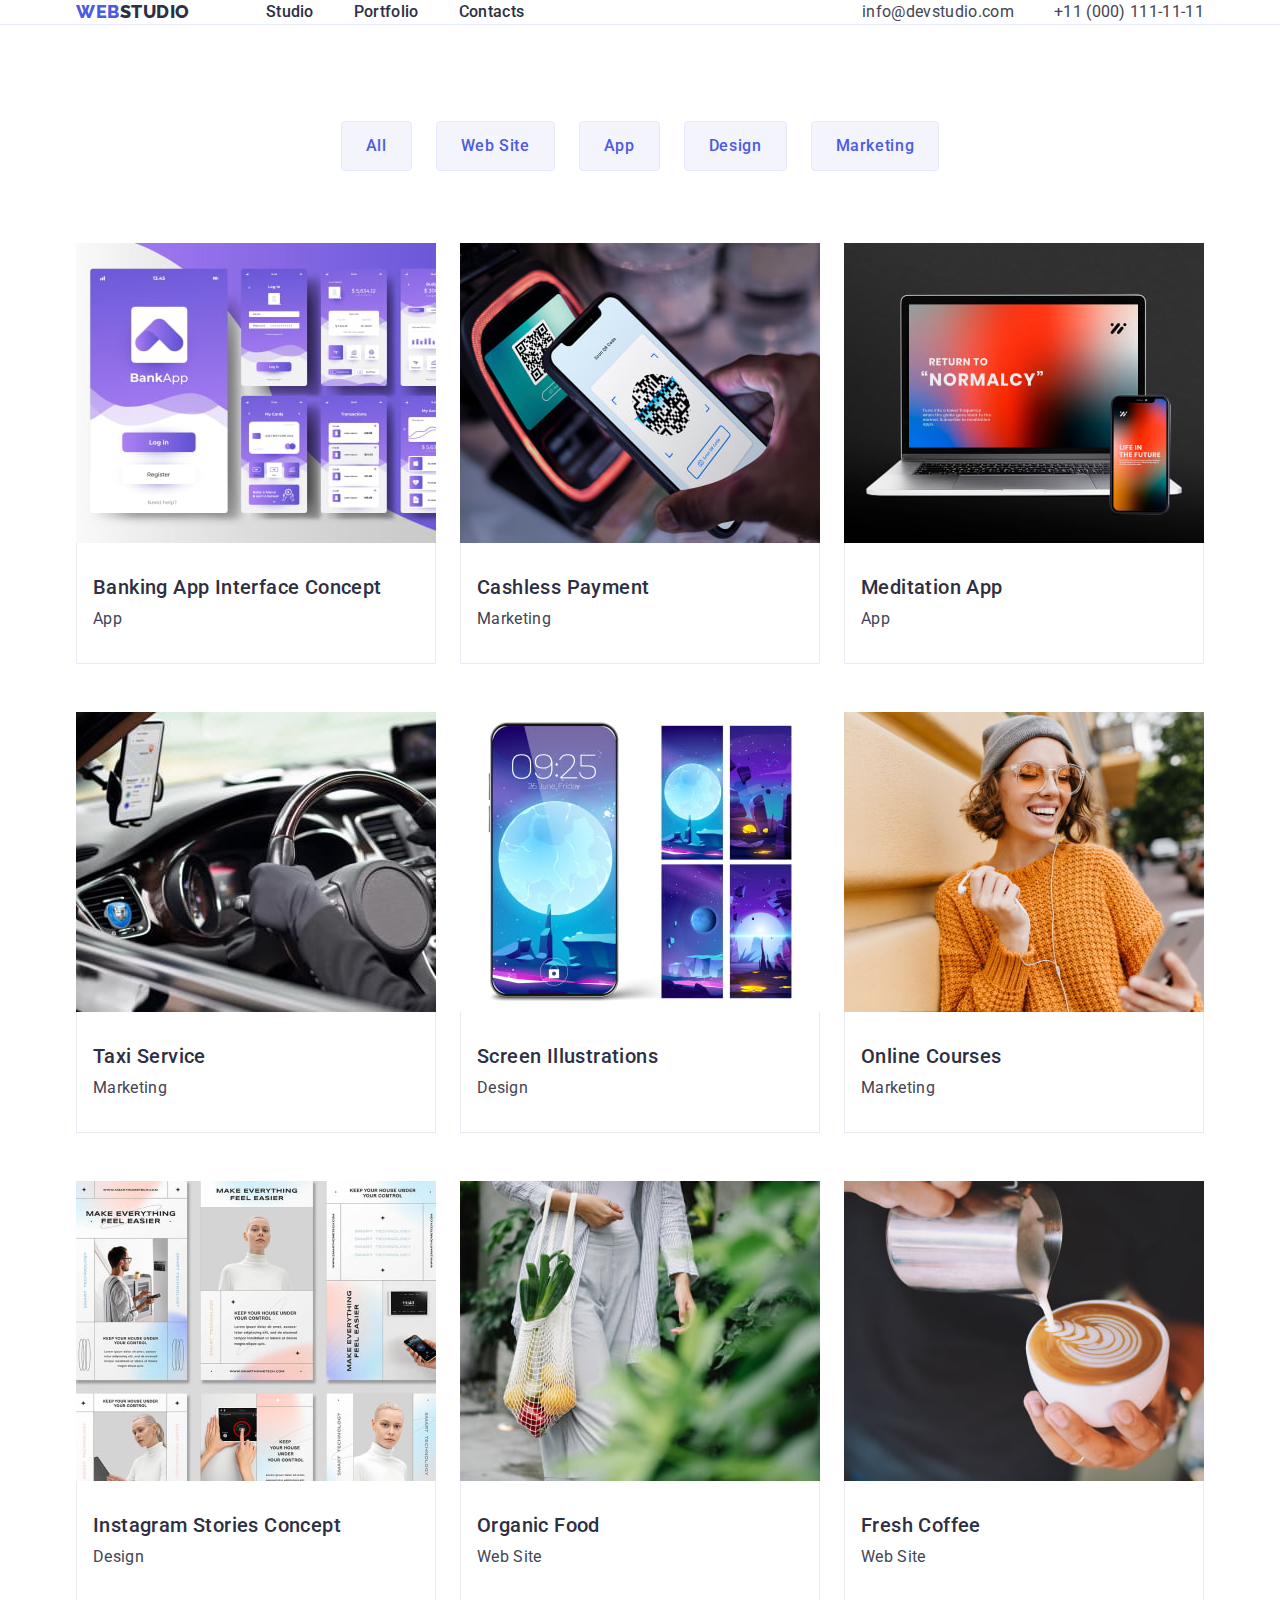
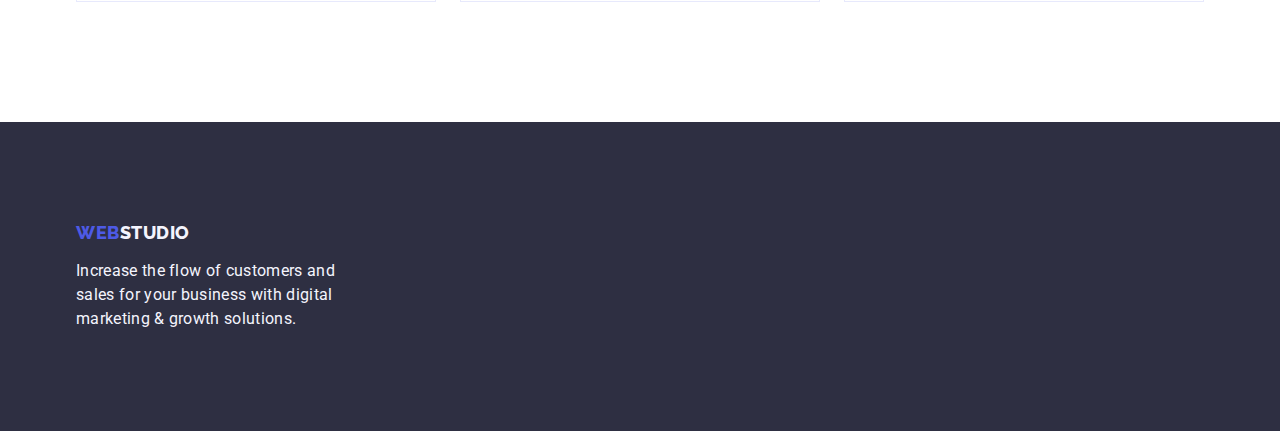
==== portfolio.html @ 3ebd0ebc "Initial commit" ====
<!DOCTYPE html>
<html lang="en">
  <head>
    <meta charset="UTF-8" />
    <meta http-equiv="X-UA-Compatible" content="IE=edge" />
    <meta name="viewport" content="width=device-width, initial-scale=1.0" />
    <title>Portfolio</title>
    <link
      rel="stylesheet"
      href="https://cdn.jsdelivr.net/npm/modern-normalize@2.0.0/modern-normalize.min.css"
    />
    <link rel="preconnect" href="https://fonts.googleapis.com" />
    <link rel="preconnect" href="https://fonts.gstatic.com" crossorigin />
    <link
      href="https://fonts.googleapis.com/css2?family=Raleway:wght@800&family=Roboto:wght@400;500;700;900&display=swap"
      rel="stylesheet"
    />
    <link rel="stylesheet" href="./css/styles.css" />
  </head>
  <body>
    <div class="page-container">
      <header class="header">
        <div class="container header-box">
          <nav class="navigation">
            <a class="link logo" href="./index.html"
              >Web<span class="logo-part">Studio</span></a
            >
            <ul class="list nav-list">
              <li><a class="link header-nav" href="./index.html">Studio</a></li>
              <li>
                <a class="link header-nav" href="./portfolio.html">Portfolio</a>
              </li>
              <li><a class="link header-nav" href="">Contacts</a></li>
            </ul>
          </nav>
          <address class="header-contacts">
            <ul class="list contacts-items">
              <li>
                <a class="link" href="mailto:info@devstudio.com"
                  >info@devstudio.com</a
                >
              </li>
              <li>
                <a class="link" href="tel:+110001111111">+11 (000) 111-11-11</a>
              </li>
            </ul>
          </address>
        </div>
      </header>

      <main class="main-content">
        <!--Examples of work section-->
        <section class="portfolio-section">
          <div class="container">
            <h1 class="visually-hidden">Portfolio</h1>
            <ul class="list portfolio-btn-list">
              <li>
                <button class="btn portfolio-btn" type="button">All</button>
              </li>
              <li>
                <button class="btn portfolio-btn" type="button">
                  Web Site
                </button>
              </li>
              <li>
                <button class="btn portfolio-btn" type="button">App</button>
              </li>
              <li>
                <button class="btn portfolio-btn" type="button">Design</button>
              </li>
              <li>
                <button class="btn portfolio-btn" type="button">
                  Marketing
                </button>
              </li>
            </ul>

            <ul class="list work-cards-list">
              <li class="work-card">
                <a class="link" href="">
                  <img
                    src="./images/portfolio/pages-of-add.jpg"
                    alt="Half purple and half white pages of the BankAdd"
                    width="360"
                    height="300"
                  />
                  <div class="work-card-info">
                    <h2 class="img-title">Banking App Interface Concept</h2>
                    <p class="img-text">App</p>
                  </div>
                </a>
              </li>
              <li class="work-card">
                <a class="link" href="">
                  <img
                    src="./images/portfolio/qrcode-phone.jpg"
                    alt="The mobile phone reads the qrcode from another device"
                    width="360"
                    height="300"
                  />
                  <div class="work-card-info">
                    <h2 class="img-title">Cashless Payment</h2>
                    <p class="img-text">Marketing</p>
                  </div>
                </a>
              </li>
              <li class="work-card">
                <a class="link" href="">
                  <img
                    src="./images/portfolio/laptop.jpg"
                    alt="The mobile phone and the laptop have same color screen"
                    width="360"
                    height="300"
                  />
                  <div class="work-card-info">
                    <h2 class="img-title">Meditation App</h2>
                    <p class="img-text">App</p>
                  </div>
                </a>
              </li>
              <li class="work-card">
                <a class="link" href="">
                  <img
                    src="./images/portfolio/car.jpg"
                    alt="A hand in a black glove on the steering wheel"
                    width="360"
                    height="300"
                  />
                  <div class="work-card-info">
                    <h2 class="img-title">Taxi Service</h2>
                    <p class="img-text">Marketing</p>
                  </div>
                </a>
              </li>
              <li class="work-card">
                <a class="link" href="">
                  <img
                    src="./images/portfolio/moon-in-the-phone.jpg"
                    alt="Five screens of mobile phone with the image of the Moon"
                    width="360"
                    height="300"
                  />
                  <div class="work-card-info">
                    <h2 class="img-title">Screen Illustrations</h2>
                    <p class="img-text">Design</p>
                  </div>
                </a>
              </li>
              <li class="work-card">
                <a class="link" href="">
                  <img
                    src="./images/portfolio/lady-in-orange.jpg"
                    alt="A girl in an orange sweater, a cap and glasses with a phone in her hand"
                    width="360"
                    height="300"
                  />
                  <div class="work-card-info">
                    <h2 class="img-title">Online Courses</h2>
                    <p class="img-text">Marketing</p>
                  </div>
                </a>
              </li>
              <li class="work-card">
                <a class="link" href="">
                  <img
                    src="./images/portfolio/collage.jpg"
                    alt="Six instagram pages with photos and text posts"
                    width="360"
                    height="300"
                  />
                  <div class="work-card-info">
                    <h2 class="img-title">Instagram Stories Concept</h2>
                    <p class="img-text">Design</p>
                  </div>
                </a>
              </li>
              <li class="work-card">
                <a class="link" href="">
                  <img
                    src="./images/portfolio/bag.jpg"
                    alt="A woman carries a bag with vegetables and fruits"
                    width="360"
                    height="300"
                  />
                  <div class="work-card-info">
                    <h2 class="img-title">Organic Food</h2>
                    <p class="img-text">Web Site</p>
                  </div>
                </a>
              </li>
              <li class="work-card">
                <a class="link" href="">
                  <img
                    src="./images/portfolio/coffee.jpg"
                    alt="Сoffee in a white cup with petals painted on the foam"
                    width="360"
                    height="300"
                  />
                  <div class="work-card-info">
                    <h2 class="img-title">Fresh Coffee</h2>
                    <p class="img-text">Web Site</p>
                  </div>
                </a>
              </li>
            </ul>
          </div>
        </section>
      </main>
      <footer class="footer">
        <div class="container">
          <a class="link logo" href="./index.html"
            >Web<span class="logo-part-footer">Studio</span></a
          >
          <p class="footer-paragraph">
            Increase the flow of customers and sales for your business with
            digital marketing & growth solutions.
          </p>
        </div>
      </footer>
    </div>
  </body>
</html>
---- css/styles.css ----
:root {
    --light-main-color: #FFFFFF;
    --light-accent-color: #F4F4FD;
    --border-color:#E7E9FC;
    --text-color:#2e2f42;
    --paragraf-color:#434455;
    --link-hover-color:#404BBF;
}
body{
    font-family: "Roboto", sans-serif;
    font-style: normal;
    color: var(--paragraf-color);
    background-color: var(--light-main-color);
}

h1, h2, h3, h4, h5, h6, p{
    margin: 0;
}

ul, ol{
    margin: 0;
    padding: 0;
}
img{
    display: block;
}

.link{
    text-decoration: none;
}

.list{
    list-style: none;
}

.btn{
    font-family: inherit;
    cursor: pointer;
}
.visually-hidden {
    position: absolute;
    width: 1px;
    height: 1px;
    margin: -1px;
    border: 0;
    padding: 0;

    white-space: nowrap;
    clip-path: inset(100%);
    clip: rect(0 0 0 0);
    overflow: hidden;
}
.page-container{
    min-height: 100vh;
    display: flex;
    flex-direction: column;
}

.main-content{
    flex-grow: 1;
}

.container{
    width: 1158px;
    margin: 0 auto;
    padding-left: 15px;
    padding-right: 15px;
    
}

.header {
    border-bottom: 1px solid var(--border-color);
}
.header-box {
    display: flex;
    justify-content: space-between;
    align-items: center;
}
.navigation {
    display: flex;
    align-items: center;
}
.logo{
    font-family: "Raleway", sans-serif;
    font-style: normal;
    font-weight: 800;
    font-size: 18px;
    line-height: 1.17;
    letter-spacing: 0.03em;
    text-transform: uppercase;
    color: #4D5AE5;
    margin-right: 76px;
}

.logo-part {
    color: var(--text-color);
}

.nav-list{
    display: flex;
    align-items: center;
    gap: 40px;
}
.header-nav{
    font-weight: 500;
    font-size: 16px;
    line-height: 1.5;
    letter-spacing: 0.02em;
    color:var(--text-color);
    padding: 24px 0;
}

.header-nav:hover,
.header-nav:focus{
    color: var(--link-hover-color);
}
.header-contacts{
    font-style: normal;
}
.header-contacts .link{
    font-weight: 400;
    font-size: 16px;
    line-height: 1.5;
    letter-spacing: 0.02em;
    color: var(--paragraf-color); 
}

.header-contacts .link:hover,
.header-contacts .link:focus{
    color: var(--link-hover-color);
}

.contacts-items{
    display: flex;
    align-items: center;
    gap: 40px;
}

.main-section{
    background-color: #2E2F42;
    padding-top: 188px;
    padding-bottom: 188px;
}

.main-title{
    font-weight: 700;
    font-size: 56px;
    line-height: 1.07;
    text-align: center;
    color: var(--light-main-color);
    letter-spacing: 0.02em;
    max-width: 496px;
    margin: auto;
    padding-bottom: 48px;
}

.order-btn{
    background: #4D5AE5;
    min-width: 169px;
    height: 56px;
    font-weight: 500;
    font-size: 16px;
    line-height: 1.5;
    letter-spacing: 0.04em;
    text-align: center;
    justify-content: center;
    color: var(--light-main-color);
    border: none;
    border-radius: 4px;
    align-items: flex-start;
    padding: 16px 32px;
    gap: 10px;
    display: block;
    margin: 0 auto;
}

.order-btn:hover,
.order-btn:focus{
    background: var(--link-hover-color);
}

.advantages-section{
    padding: 120px 0;
}

.advantages-list{
    display: flex;
    gap: 24px;
}
.advantage-item{
    width: calc((100% - 24px * 3) / 4);
}

.title-advantage-list{
    font-weight: 500;
    font-size: 20px;
    line-height: 1.2;
    letter-spacing: 0.02em;
    color:var(--text-color);
    margin-bottom: 8px;
}

.text-advantage-list{
    font-weight: 400;
    font-size: 16px;
    line-height: 1.5;
    letter-spacing: 0.02em;
    
}
.doing-section{
    padding-bottom: 120px;
}
.title-section{
    font-weight: 700;
    font-size: 36px;
    line-height: 1.11;
    text-align: center;
    letter-spacing: 0.02em;
    text-transform: capitalize;
    color:var(--text-color);
    margin: auto;
    margin-bottom: 72px;
}

.doing-list{
    display: flex;
    gap: 24px;
}
.doing-item{
    width: calc((100% - 2 * 24px)/3);
}

.team-section{
    background-color: var(--light-accent-color);
    padding-top: 120px;
    padding-bottom: 120px;
}
.team-section .title-section{
    width: 164px;
}
.team-section .list{
    display: flex;
    gap: 24px;
}

.team-card{
    background-color: var(--light-main-color);
    width: calc((100% - 24px * 3) / 4);
    border-radius: 0px 0px 4px 4px;
}

.card-info{
   display: flex;
    flex-direction: column;
    justify-content: center;
    align-items: center;
    gap: 8px;
    padding: 32px 16px;
}
.team-name{
    font-weight: 500;
    font-size: 20px;
    line-height: 1.2;
    text-align: center;
    color:var(--text-color);
    letter-spacing: 0.02em;
    margin-bottom: 8px;
}

.team-position{
    font-weight: 400;
    font-size: 16px;
    line-height: 1.5;
    text-align: center;
    letter-spacing: 0.02em;
}

.footer{
    background: #2E2F42;
    padding-top: 100px;
    padding-bottom: 100px;
}

.footer .logo{
    display: inline-block;
    margin-bottom: 16px;
}

.footer-paragraph{
    font-weight: 400;
    font-size: 16px;
    line-height: 1.5;
    letter-spacing: 0.02em;
    color: var(--light-accent-color);
    max-width: 264px;
}

.logo-part-footer{
   color: var(--light-accent-color);
}

.portfolio-section{
    padding-top: 96px;
    padding-bottom: 120px;
}
.portfolio-btn-list{
    display: flex;
    justify-content: center;
    align-items: center;
    gap: 24px;
    margin-bottom: 72px;
}

.portfolio-btn{
    background: var(--light-accent-color);
    font-weight: 500;
    font-size: 16px;
    line-height: 1.5;
    text-align: center;
    letter-spacing: 0.04em;
    color: #4D5AE5;
    padding: 12px 24px;
    border: 1px solid var(--border-color);
    border-radius: 4px;
}

.portfolio-btn:hover,
.portfolio-btn:focus{
    background: var(--link-hover-color);
    color: var(--light-main-color);
    border: 1px solid transparent;
}

.work-cards-list{
    display: flex;
    flex-wrap: wrap;
    row-gap: 48px;
    column-gap: 24px;
}

.work-card{
    width: calc((100% - 2 * 24px) / 3);
}

.work-card-info{
    padding: 32px 16px;
    border-right: 1px solid var(--border-color);
    border-bottom: 1px solid var(--border-color);
    border-left: 1px solid var(--border-color);
}
.img-title{
    font-weight: 500;
    font-size: 20px;
    line-height: 1.2;
    letter-spacing: 0.02em;
    color:var(--text-color);
    margin-bottom: 8px;
}

.img-text{
    font-weight: 400;
    font-size: 16px;
    line-height: 1.5;
    letter-spacing: 0.02em;
    color: var(--paragraf-color);
}
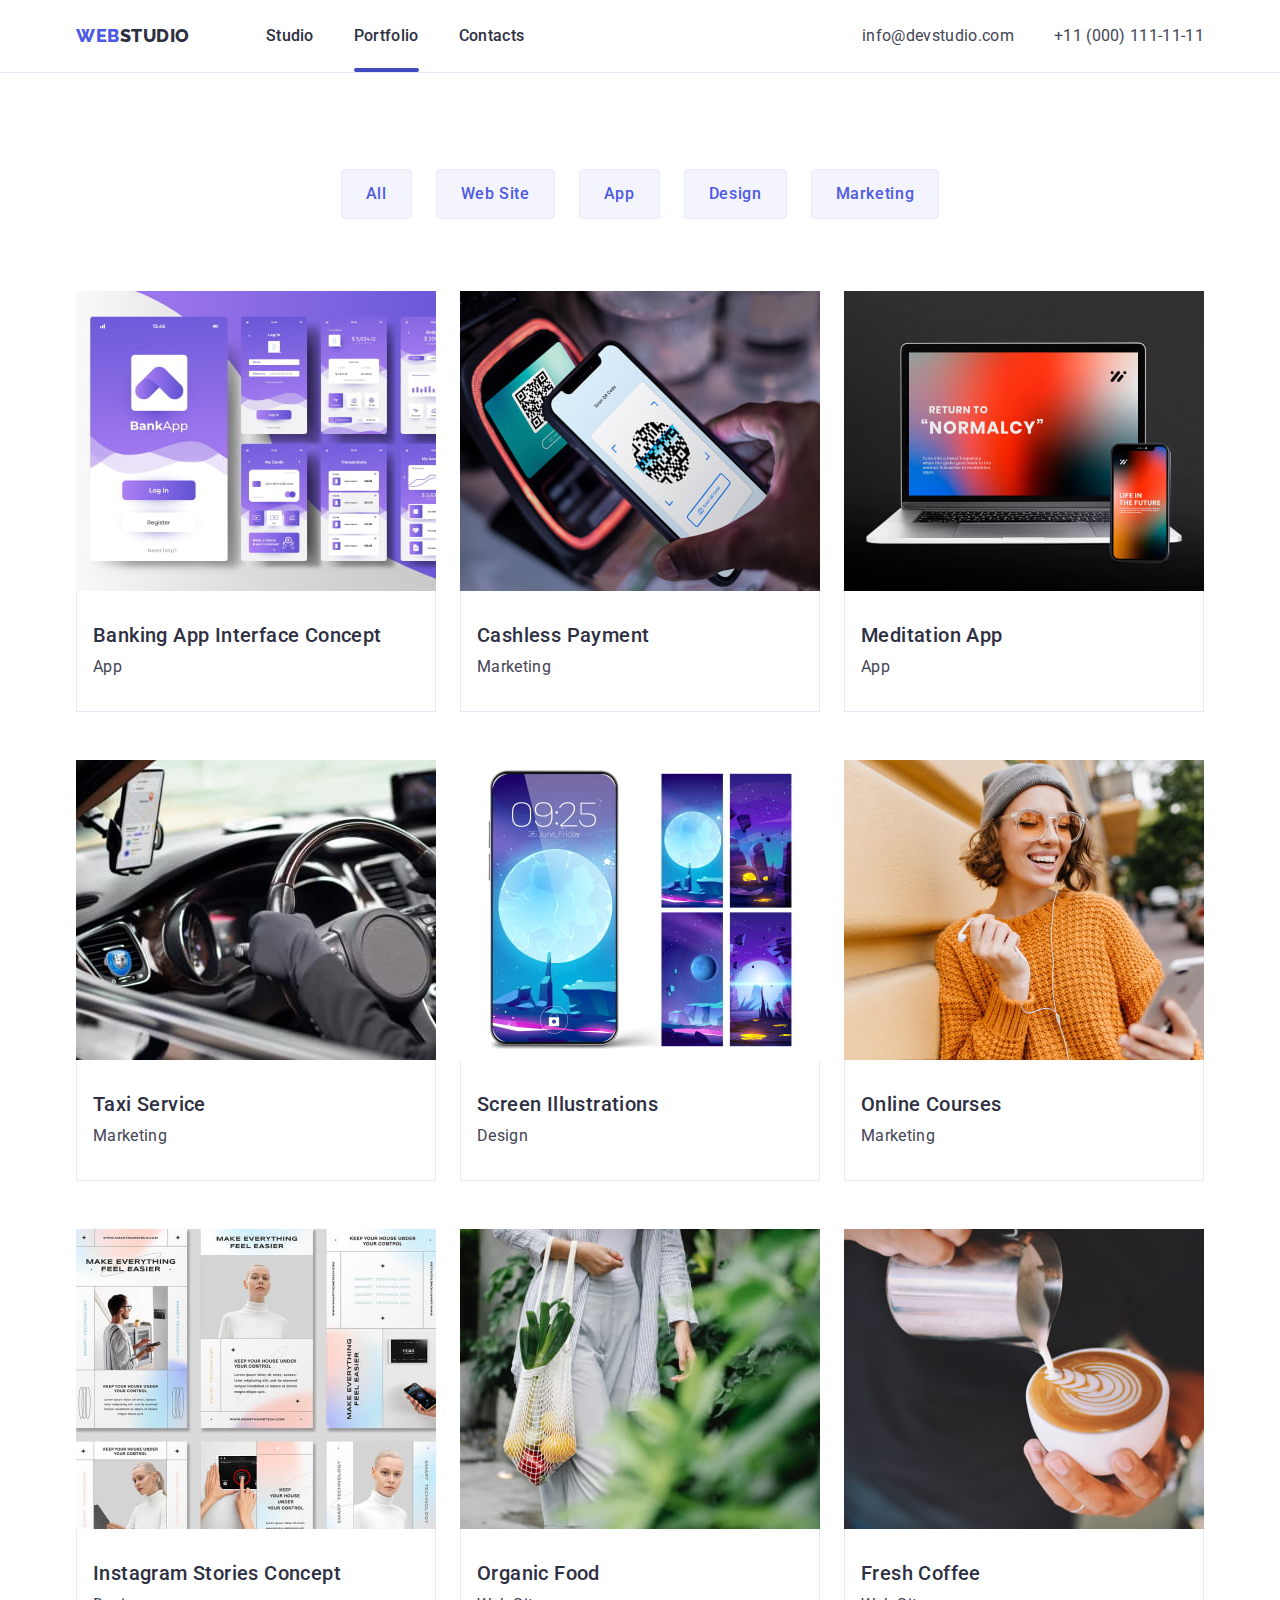
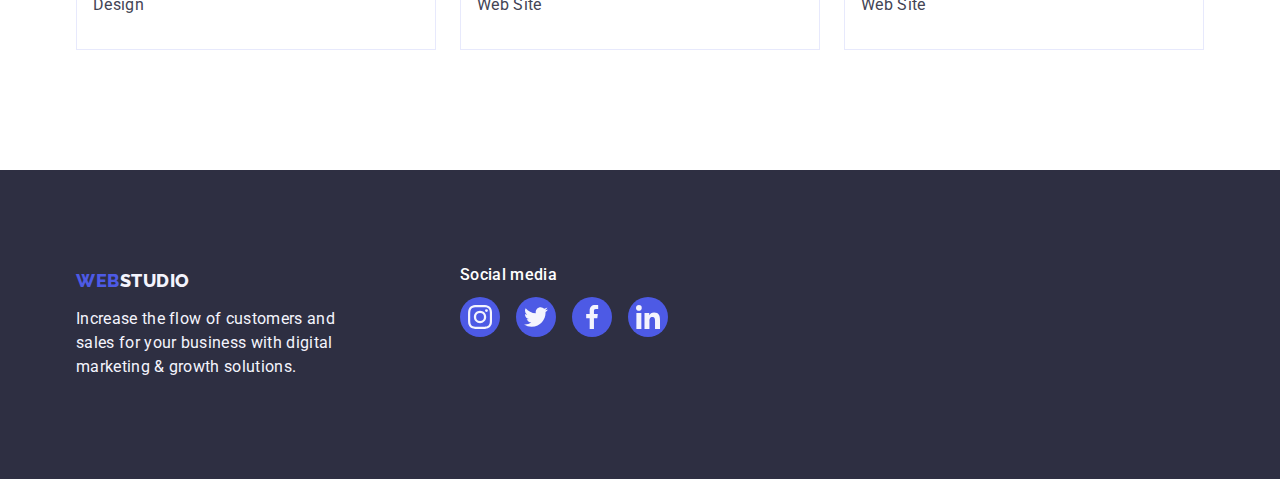
==== commit 8a6f647d: "Add modal window" ====
--- a/portfolio.html
+++ b/portfolio.html
@@ -26,11 +26,11 @@
               >Web<span class="logo-part">Studio</span></a
             >
             <ul class="list nav-list">
-              <li><a class="link header-nav" href="./index.html">Studio</a></li>
-              <li>
-                <a class="link header-nav" href="./portfolio.html">Portfolio</a>
-              </li>
-              <li><a class="link header-nav" href="">Contacts</a></li>
+              <li class="header-nav-item"><a class="link header-nav" href="./index.html">Studio</a></li>
+              <li class="header-nav-item">
+                <a class="link header-nav active" href="./portfolio.html">Portfolio</a>
+              </li>
+              <li class="header-nav-item"><a class="link header-nav" href="">Contacts</a></li>
             </ul>
           </nav>
           <address class="header-contacts">
@@ -207,7 +207,8 @@
         </section>
       </main>
       <footer class="footer">
-        <div class="container">
+        <div class="container footer-box"">
+        <div class="logo-box">
           <a class="link logo" href="./index.html"
             >Web<span class="logo-part-footer">Studio</span></a
           >
@@ -215,6 +216,40 @@
             Increase the flow of customers and sales for your business with
             digital marketing & growth solutions.
           </p>
+          </div>
+          <div class="media-box">
+            <h4 class="footer-title">Social media</h4>
+            <ul class="list footer-social-list">
+              <li>
+                <a class="link footer-social-link" href="">
+                  <svg class="footer-icon-item" width="24" height="24">
+                    <use href="./images/icons.svg#instagram"></use>
+                  </svg>
+                </a>
+              </li>
+              <li>
+                <a class="link footer-social-link" href="">
+                  <svg class="footer-icon-item" width="24" height="24">
+                    <use href="./images/icons.svg#twitter"></use>
+                  </svg>
+                </a>
+              </li>
+              <li>
+                <a class="link footer-social-link" href="">
+                  <svg class="footer-icon-item" width="24" height="24">
+                    <use href="./images/icons.svg#facebook"></use>
+                  </svg>
+                </a>
+              </li>
+              <li>
+                <a class="link footer-social-link" href="">
+                  <svg class="footer-icon-item" width="24" height="24">
+                    <use href="./images/icons.svg#linkedin"></use>
+                  </svg>
+                </a>
+              </li>
+            </ul>
+          </div>
         </div>
       </footer>
     </div>
--- a/css/styles.css
+++ b/css/styles.css
@@ -1,11 +1,17 @@
 :root {
+    --primary-brand-color: #4D5AE5;
     --light-main-color: #FFFFFF;
     --light-accent-color: #F4F4FD;
     --border-color:#E7E9FC;
-    --text-color:#2e2f42;
+    --gray-color:#2e2f42;
     --paragraf-color:#434455;
     --link-hover-color:#404BBF;
-}
+    --light-slate:#8E8F99;
+    --modal-background: #FCFCFC;
+    --transition-time: 250ms cubic-bezier(0.4, 0, 0.2, 1);
+}
+
+/* Global styles */
 body{
     font-family: "Roboto", sans-serif;
     font-style: normal;
@@ -50,6 +56,7 @@
     clip: rect(0 0 0 0);
     overflow: hidden;
 }
+
 .page-container{
     min-height: 100vh;
     display: flex;
@@ -68,6 +75,7 @@
     
 }
 
+/* Header styles */
 .header {
     border-bottom: 1px solid var(--border-color);
 }
@@ -88,12 +96,12 @@
     line-height: 1.17;
     letter-spacing: 0.03em;
     text-transform: uppercase;
-    color: #4D5AE5;
+    color: var(--primary-brand-color);
     margin-right: 76px;
 }
 
 .logo-part {
-    color: var(--text-color);
+    color: var(--gray-color);
 }
 
 .nav-list{
@@ -101,21 +109,40 @@
     align-items: center;
     gap: 40px;
 }
+.header-nav-item{
+    position: relative;
+}
 .header-nav{
     font-weight: 500;
     font-size: 16px;
     line-height: 1.5;
     letter-spacing: 0.02em;
-    color:var(--text-color);
+    color: var(--gray-color);
     padding: 24px 0;
+
+    transition: color var(--transition-time);
 }
 
 .header-nav:hover,
 .header-nav:focus{
     color: var(--link-hover-color);
 }
+
+.header-nav.active::after{
+    content: '';
+    position: absolute;
+    bottom: -24px;
+    left: 0;
+    display: block;
+    width: 100%;
+    height: 4px;
+    border-radius: 2px;
+    background: var(--link-hover-color);
+}
+
 .header-contacts{
     font-style: normal;
+    padding: 24px 0;
 }
 .header-contacts .link{
     font-weight: 400;
@@ -123,11 +150,14 @@
     line-height: 1.5;
     letter-spacing: 0.02em;
     color: var(--paragraf-color); 
+
+    transition: color var(--transition-time);
 }
 
 .header-contacts .link:hover,
 .header-contacts .link:focus{
     color: var(--link-hover-color);
+   
 }
 
 .contacts-items{
@@ -137,7 +167,12 @@
 }
 
 .main-section{
-    background-color: #2E2F42;
+    max-width: 1440px;
+    margin: 0 auto;
+    background-color: var(--gray-color);
+    background-image: linear-gradient(rgba(46, 47, 66, 0.70), rgba(46, 47, 66, 0.70)), url(../images/people-office.jpg);
+    background-position: center;
+    background-repeat: no-repeat;
     padding-top: 188px;
     padding-bottom: 188px;
 }
@@ -155,7 +190,7 @@
 }
 
 .order-btn{
-    background: #4D5AE5;
+    background: var(--primary-brand-color);
     min-width: 169px;
     height: 56px;
     font-weight: 500;
@@ -172,6 +207,8 @@
     gap: 10px;
     display: block;
     margin: 0 auto;
+
+    transition: background var(--transition-time);
 }
 
 .order-btn:hover,
@@ -190,13 +227,20 @@
 .advantage-item{
     width: calc((100% - 24px * 3) / 4);
 }
+.advantage-icon-link{
+    display: block;
+    background-color: var(--light-accent-color);
+    border-radius: 4px;
+    padding: 24px 100px;
+    margin-bottom: 8px;
+}
 
 .title-advantage-list{
     font-weight: 500;
     font-size: 20px;
     line-height: 1.2;
     letter-spacing: 0.02em;
-    color:var(--text-color);
+    color:var(--gray-color);
     margin-bottom: 8px;
 }
 
@@ -217,7 +261,7 @@
     text-align: center;
     letter-spacing: 0.02em;
     text-transform: capitalize;
-    color:var(--text-color);
+    color:var(--gray-color);
     margin: auto;
     margin-bottom: 72px;
 }
@@ -247,6 +291,7 @@
     background-color: var(--light-main-color);
     width: calc((100% - 24px * 3) / 4);
     border-radius: 0px 0px 4px 4px;
+    box-shadow: 0px 2px 1px 0px rgba(46, 47, 66, 0.08), 0px 1px 1px 0px rgba(46, 47, 66, 0.16), 0px 1px 6px 0px rgba(46, 47, 66, 0.08);
 }
 
 .card-info{
@@ -262,7 +307,7 @@
     font-size: 20px;
     line-height: 1.2;
     text-align: center;
-    color:var(--text-color);
+    color:var(--gray-color);
     letter-spacing: 0.02em;
     margin-bottom: 8px;
 }
@@ -273,12 +318,55 @@
     line-height: 1.5;
     text-align: center;
     letter-spacing: 0.02em;
-}
+    margin-bottom: 8px;
+}
+
+.team-icon-list{
+    display: flex;
+    gap: 24px;
+    justify-content: center;
+    align-items: center;
+}
+
+.team-icon-link{
+    background-color: var(--primary-brand-color);
+    display: block;
+    border-radius: 50%;
+    width: 40px;
+    height: 40px;
+    padding: 12px;
+}
+
+.client-section{
+    padding: 120px 0;
+}
+
+.client-list{
+    display: flex;
+    gap: 24px;
+}
+
+.client-list-item{
+    width: calc((100% - 24px * 5) / 6);
+}
+
+.client-icon-link{
+    display: block;
+    padding: 16px 32px;
+    border-radius: 4px;
+    border: 1px solid var(--light-slate);
+}
+
+/* Footer styles */
 
 .footer{
-    background: #2E2F42;
+    background: var(--gray-color);
     padding-top: 100px;
     padding-bottom: 100px;
+}
+.footer-box{
+    display: flex;
+    gap: 120px;
 }
 
 .footer .logo{
@@ -298,6 +386,33 @@
 .logo-part-footer{
    color: var(--light-accent-color);
 }
+.footer-title{
+    color: var(--light-main-color);
+    font-size: 16px;
+    font-weight: 500;
+    line-height: 0.67;
+    letter-spacing: 0.32px;
+    margin-bottom: 16px;
+}
+
+.footer-social-list{
+    display: flex;
+    justify-content: center;
+    align-items: center;
+    gap: 16px;
+}
+
+.footer-social-link{
+    display: block;
+    width: 40px;
+    height: 40px;
+    border-radius: 50%;
+    padding: 8px;
+    background-color: var(--primary-brand-color);
+
+}
+
+/* Portfolio styles */
 
 .portfolio-section{
     padding-top: 96px;
@@ -318,10 +433,12 @@
     line-height: 1.5;
     text-align: center;
     letter-spacing: 0.04em;
-    color: #4D5AE5;
+    color: var(--primary-brand-color);
     padding: 12px 24px;
     border: 1px solid var(--border-color);
     border-radius: 4px;
+
+    transition: color var(--transition-time), background var(--transition-time), border var(--transition-time), box-shadow var(--transition-time) ;
 }
 
 .portfolio-btn:hover,
@@ -329,6 +446,7 @@
     background: var(--link-hover-color);
     color: var(--light-main-color);
     border: 1px solid transparent;
+    box-shadow: 0px 2px 2px 0px rgba(0, 0, 0, 0.12), 0px 2px 1px 0px rgba(0, 0, 0, 0.08), 0px 3px 1px 0px rgba(0, 0, 0, 0.10);
 }
 
 .work-cards-list{
@@ -340,6 +458,12 @@
 
 .work-card{
     width: calc((100% - 2 * 24px) / 3);
+
+    transition: box-shadow var(--transition-time);
+}
+.work-card:hover,
+.work-card:focus{
+    box-shadow: 0px 2px 1px 0px rgba(46, 47, 66, 0.08), 0px 1px 1px 0px rgba(46, 47, 66, 0.16), 0px 1px 6px 0px rgba(46, 47, 66, 0.08);
 }
 
 .work-card-info{
@@ -353,7 +477,7 @@
     font-size: 20px;
     line-height: 1.2;
     letter-spacing: 0.02em;
-    color:var(--text-color);
+    color:var(--gray-color);
     margin-bottom: 8px;
 }
 
@@ -363,4 +487,57 @@
     line-height: 1.5;
     letter-spacing: 0.02em;
     color: var(--paragraf-color);
+}
+
+/* Modal styles */
+
+.backdrop{
+    position: fixed;
+    top: 0;
+    left: 0;
+
+    width: 100%;
+    height: 100%;
+    background-color: rgba(46, 47, 66, 0.40);
+}
+.backdrop.is-hidden{
+    opacity: 0;
+    visibility: hidden;
+    pointer-events: none;
+}
+.modal{
+    position: absolute;
+    top: 50%;
+    left: 50%;
+
+    transform: translate(-50%, -50%); 
+    width: 408px;
+    height: 584px;
+    flex-shrink: 0;
+    border-radius: 4px;
+    background: var(--modal-background);
+    box-shadow: 0px 2px 1px 0px rgba(0, 0, 0, 0.20), 0px 1px 3px 0px rgba(0, 0, 0, 0.12), 0px 1px 1px 0px rgba(0, 0, 0, 0.14);
+}
+
+.modal-btn{
+    position: absolute;
+    top: 24px;
+    right: 24px;
+    padding: 8px;
+    display: flex;
+    justify-content: center;
+    align-items: center;
+    width: 24px;
+    height: 24px;
+    border: 1px solid rgba(0, 0, 0, 0.10);
+    border-radius: 50%;
+    background-color: var(--border-color);
+}
+.modal-icon{
+    
+    
+    /* padding: 8px;
+    border: 1px solid rgba(0, 0, 0, 0.10);
+    border-radius: 50%;
+    background-color: var(--border-color); */
 }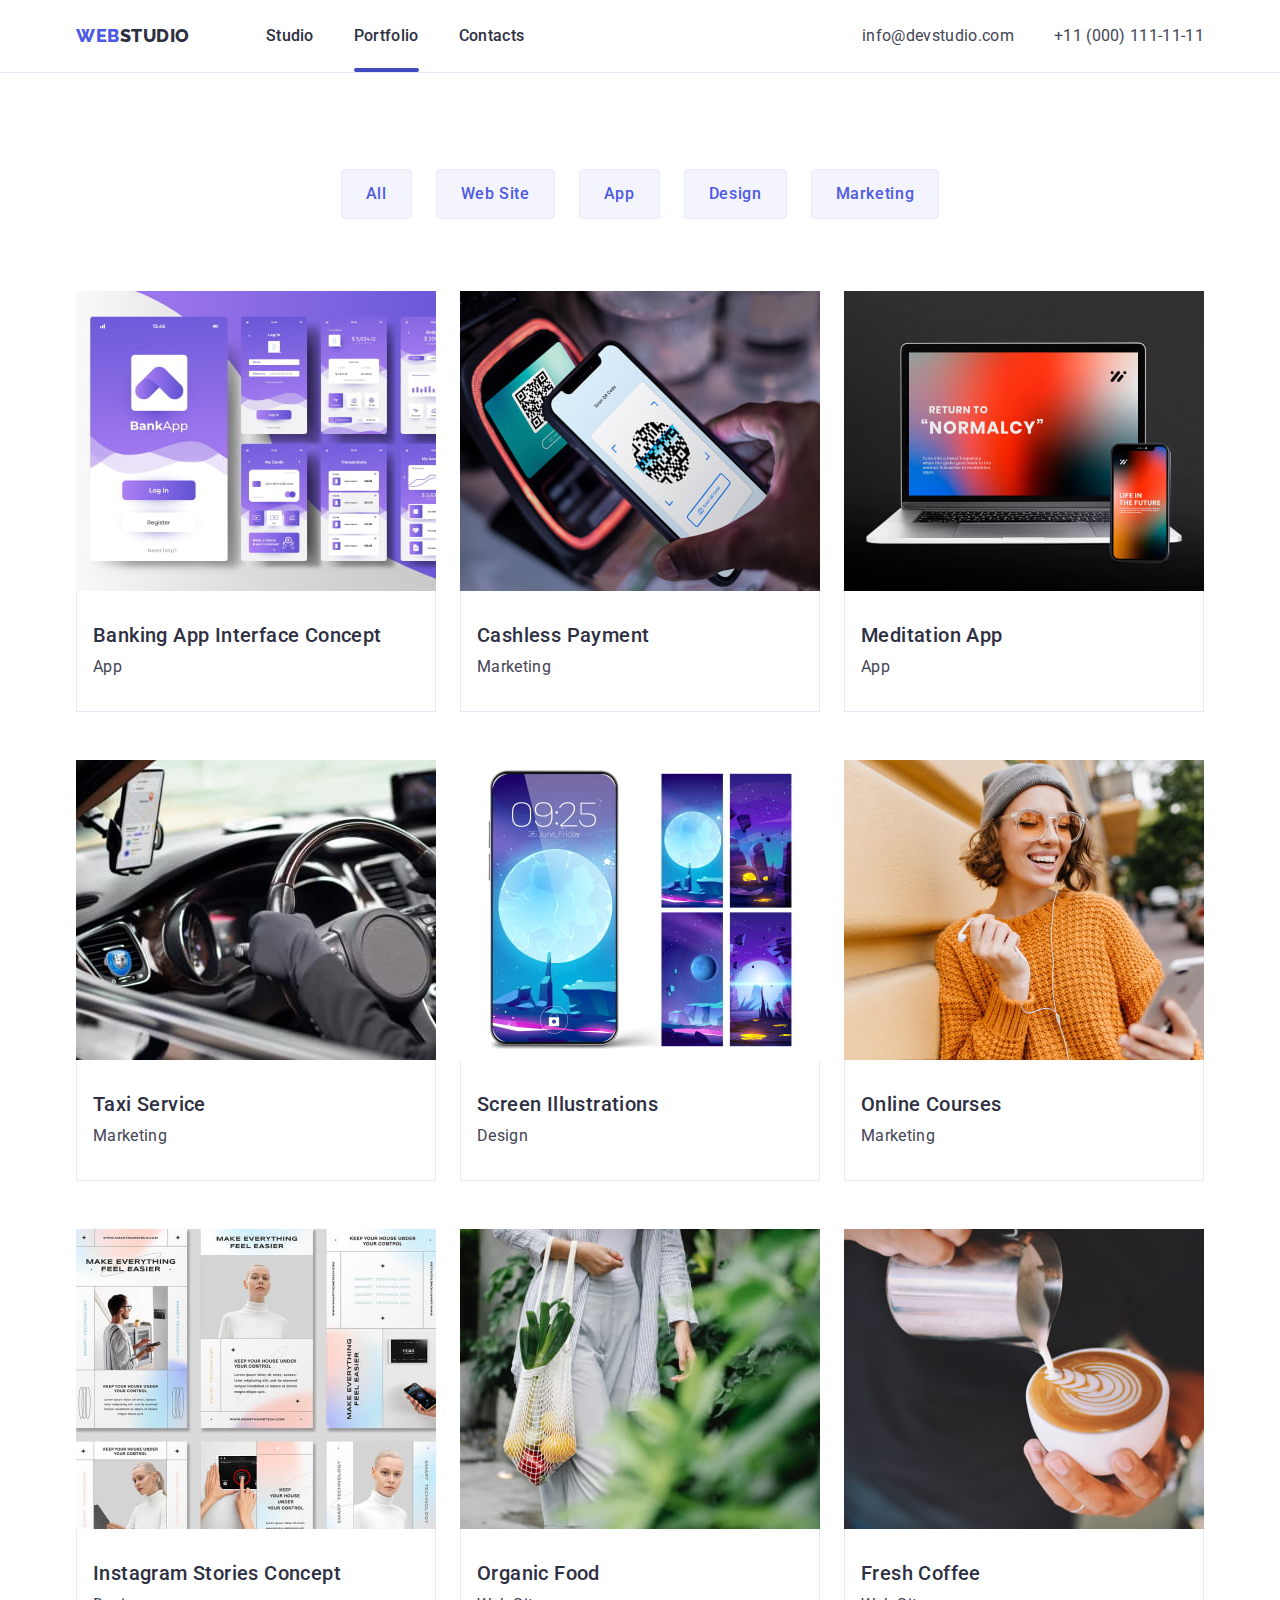
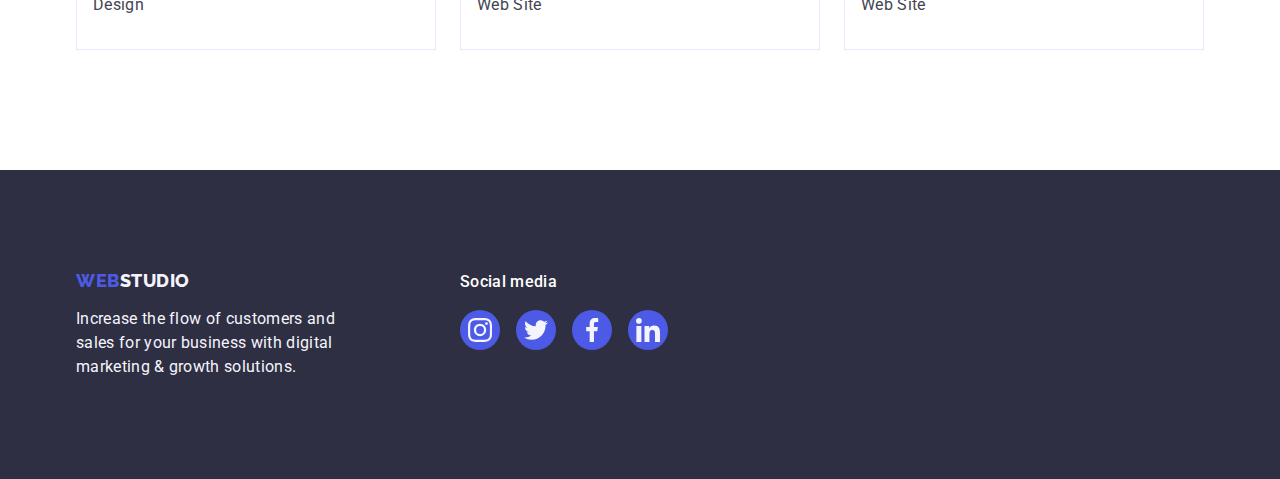
==== commit 1b08952b: "Add transition" ====
--- a/portfolio.html
+++ b/portfolio.html
@@ -26,11 +26,17 @@
               >Web<span class="logo-part">Studio</span></a
             >
             <ul class="list nav-list">
-              <li class="header-nav-item"><a class="link header-nav" href="./index.html">Studio</a></li>
               <li class="header-nav-item">
-                <a class="link header-nav active" href="./portfolio.html">Portfolio</a>
-              </li>
-              <li class="header-nav-item"><a class="link header-nav" href="">Contacts</a></li>
+                <a class="link header-nav" href="./index.html">Studio</a>
+              </li>
+              <li class="header-nav-item">
+                <a class="link header-nav active" href="./portfolio.html"
+                  >Portfolio</a
+                >
+              </li>
+              <li class="header-nav-item">
+                <a class="link header-nav" href="">Contacts</a>
+              </li>
             </ul>
           </nav>
           <address class="header-contacts">
@@ -78,12 +84,21 @@
             <ul class="list work-cards-list">
               <li class="work-card">
                 <a class="link" href="">
-                  <img
-                    src="./images/portfolio/pages-of-add.jpg"
-                    alt="Half purple and half white pages of the BankAdd"
-                    width="360"
-                    height="300"
-                  />
+                  <div class="work-card-wrap">
+                    <img
+                      src="./images/portfolio/pages-of-add.jpg"
+                      alt="Half purple and half white pages of the BankAdd"
+                      width="360"
+                      height="300"
+                    />
+                    <div class="overlay">
+                      <p class="overlay-text">
+                        14 Stylish and User-Friendly App Design Concepts · Task
+                        Manager App · Calorie Tracker App · Exotic Fruit
+                        Ecommerce App · Cloud Storage App
+                      </p>
+                    </div>
+                  </div>
                   <div class="work-card-info">
                     <h2 class="img-title">Banking App Interface Concept</h2>
                     <p class="img-text">App</p>
@@ -92,12 +107,21 @@
               </li>
               <li class="work-card">
                 <a class="link" href="">
-                  <img
-                    src="./images/portfolio/qrcode-phone.jpg"
-                    alt="The mobile phone reads the qrcode from another device"
-                    width="360"
-                    height="300"
-                  />
+                  <div class="work-card-wrap">
+                    <img
+                      src="./images/portfolio/qrcode-phone.jpg"
+                      alt="The mobile phone reads the qrcode from another device"
+                      width="360"
+                      height="300"
+                    />
+                    <div class="overlay">
+                      <p class="overlay-text">
+                        14 Stylish and User-Friendly App Design Concepts · Task
+                        Manager App · Calorie Tracker App · Exotic Fruit
+                        Ecommerce App · Cloud Storage App
+                      </p>
+                    </div>
+                  </div>
                   <div class="work-card-info">
                     <h2 class="img-title">Cashless Payment</h2>
                     <p class="img-text">Marketing</p>
@@ -106,12 +130,21 @@
               </li>
               <li class="work-card">
                 <a class="link" href="">
-                  <img
-                    src="./images/portfolio/laptop.jpg"
-                    alt="The mobile phone and the laptop have same color screen"
-                    width="360"
-                    height="300"
-                  />
+                  <div class="work-card-wrap">
+                    <img
+                      src="./images/portfolio/laptop.jpg"
+                      alt="The mobile phone and the laptop have same color screen"
+                      width="360"
+                      height="300"
+                    />
+                    <div class="overlay">
+                      <p class="overlay-text">
+                        14 Stylish and User-Friendly App Design Concepts · Task
+                        Manager App · Calorie Tracker App · Exotic Fruit
+                        Ecommerce App · Cloud Storage App
+                      </p>
+                    </div>
+                  </div>
                   <div class="work-card-info">
                     <h2 class="img-title">Meditation App</h2>
                     <p class="img-text">App</p>
@@ -120,12 +153,21 @@
               </li>
               <li class="work-card">
                 <a class="link" href="">
-                  <img
-                    src="./images/portfolio/car.jpg"
-                    alt="A hand in a black glove on the steering wheel"
-                    width="360"
-                    height="300"
-                  />
+                  <div class="work-card-wrap">
+                    <img
+                      src="./images/portfolio/car.jpg"
+                      alt="A hand in a black glove on the steering wheel"
+                      width="360"
+                      height="300"
+                    />
+                    <div class="overlay">
+                      <p class="overlay-text">
+                        14 Stylish and User-Friendly App Design Concepts · Task
+                        Manager App · Calorie Tracker App · Exotic Fruit
+                        Ecommerce App · Cloud Storage App
+                      </p>
+                    </div>
+                  </div>
                   <div class="work-card-info">
                     <h2 class="img-title">Taxi Service</h2>
                     <p class="img-text">Marketing</p>
@@ -134,12 +176,21 @@
               </li>
               <li class="work-card">
                 <a class="link" href="">
-                  <img
-                    src="./images/portfolio/moon-in-the-phone.jpg"
-                    alt="Five screens of mobile phone with the image of the Moon"
-                    width="360"
-                    height="300"
-                  />
+                  <div class="work-card-wrap">
+                    <img
+                      src="./images/portfolio/moon-in-the-phone.jpg"
+                      alt="Five screens of mobile phone with the image of the Moon"
+                      width="360"
+                      height="300"
+                    />
+                    <div class="overlay">
+                      <p class="overlay-text">
+                        14 Stylish and User-Friendly App Design Concepts · Task
+                        Manager App · Calorie Tracker App · Exotic Fruit
+                        Ecommerce App · Cloud Storage App
+                      </p>
+                    </div>
+                  </div>
                   <div class="work-card-info">
                     <h2 class="img-title">Screen Illustrations</h2>
                     <p class="img-text">Design</p>
@@ -148,12 +199,21 @@
               </li>
               <li class="work-card">
                 <a class="link" href="">
-                  <img
-                    src="./images/portfolio/lady-in-orange.jpg"
-                    alt="A girl in an orange sweater, a cap and glasses with a phone in her hand"
-                    width="360"
-                    height="300"
-                  />
+                  <div class="work-card-wrap">
+                    <img
+                      src="./images/portfolio/lady-in-orange.jpg"
+                      alt="A girl in an orange sweater, a cap and glasses with a phone in her hand"
+                      width="360"
+                      height="300"
+                    />
+                    <div class="overlay">
+                      <p class="overlay-text">
+                        14 Stylish and User-Friendly App Design Concepts · Task
+                        Manager App · Calorie Tracker App · Exotic Fruit
+                        Ecommerce App · Cloud Storage App
+                      </p>
+                    </div>
+                  </div>
                   <div class="work-card-info">
                     <h2 class="img-title">Online Courses</h2>
                     <p class="img-text">Marketing</p>
@@ -162,12 +222,21 @@
               </li>
               <li class="work-card">
                 <a class="link" href="">
-                  <img
-                    src="./images/portfolio/collage.jpg"
-                    alt="Six instagram pages with photos and text posts"
-                    width="360"
-                    height="300"
-                  />
+                  <div class="work-card-wrap">
+                    <img
+                      src="./images/portfolio/collage.jpg"
+                      alt="Six instagram pages with photos and text posts"
+                      width="360"
+                      height="300"
+                    />
+                    <div class="overlay">
+                      <p class="overlay-text">
+                        14 Stylish and User-Friendly App Design Concepts · Task
+                        Manager App · Calorie Tracker App · Exotic Fruit
+                        Ecommerce App · Cloud Storage App
+                      </p>
+                    </div>
+                  </div>
                   <div class="work-card-info">
                     <h2 class="img-title">Instagram Stories Concept</h2>
                     <p class="img-text">Design</p>
@@ -176,12 +245,21 @@
               </li>
               <li class="work-card">
                 <a class="link" href="">
-                  <img
-                    src="./images/portfolio/bag.jpg"
-                    alt="A woman carries a bag with vegetables and fruits"
-                    width="360"
-                    height="300"
-                  />
+                  <div class="work-card-wrap">
+                    <img
+                      src="./images/portfolio/bag.jpg"
+                      alt="A woman carries a bag with vegetables and fruits"
+                      width="360"
+                      height="300"
+                    />
+                    <div class="overlay">
+                      <p class="overlay-text">
+                        14 Stylish and User-Friendly App Design Concepts · Task
+                        Manager App · Calorie Tracker App · Exotic Fruit
+                        Ecommerce App · Cloud Storage App
+                      </p>
+                    </div>
+                  </div>
                   <div class="work-card-info">
                     <h2 class="img-title">Organic Food</h2>
                     <p class="img-text">Web Site</p>
@@ -190,12 +268,21 @@
               </li>
               <li class="work-card">
                 <a class="link" href="">
-                  <img
-                    src="./images/portfolio/coffee.jpg"
-                    alt="Сoffee in a white cup with petals painted on the foam"
-                    width="360"
-                    height="300"
-                  />
+                  <div class="work-card-wrap">
+                    <img
+                      src="./images/portfolio/coffee.jpg"
+                      alt="Сoffee in a white cup with petals painted on the foam"
+                      width="360"
+                      height="300"
+                    />
+                    <div class="overlay">
+                      <p class="overlay-text">
+                        14 Stylish and User-Friendly App Design Concepts · Task
+                        Manager App · Calorie Tracker App · Exotic Fruit
+                        Ecommerce App · Cloud Storage App
+                      </p>
+                    </div>
+                  </div>
                   <div class="work-card-info">
                     <h2 class="img-title">Fresh Coffee</h2>
                     <p class="img-text">Web Site</p>
@@ -207,15 +294,15 @@
         </section>
       </main>
       <footer class="footer">
-        <div class="container footer-box"">
-        <div class="logo-box">
-          <a class="link logo" href="./index.html"
-            >Web<span class="logo-part-footer">Studio</span></a
-          >
-          <p class="footer-paragraph">
-            Increase the flow of customers and sales for your business with
-            digital marketing & growth solutions.
-          </p>
+        <div class="container footer-box">
+          <div class="logo-box">
+            <a class="link logo" href="./index.html"
+              >Web<span class="logo-part-footer">Studio</span></a
+            >
+            <p class="footer-paragraph">
+              Increase the flow of customers and sales for your business with
+              digital marketing & growth solutions.
+            </p>
           </div>
           <div class="media-box">
             <h4 class="footer-title">Social media</h4>
--- a/css/styles.css
+++ b/css/styles.css
@@ -8,6 +8,7 @@
     --link-hover-color:#404BBF;
     --light-slate:#8E8F99;
     --modal-background: #FCFCFC;
+    --green-media-color: #31D0AA;
     --transition-time: 250ms cubic-bezier(0.4, 0, 0.2, 1);
 }
 
@@ -166,6 +167,7 @@
     gap: 40px;
 }
 
+/* Main section styles */
 .main-section{
     max-width: 1440px;
     margin: 0 auto;
@@ -216,6 +218,7 @@
     background: var(--link-hover-color);
 }
 
+/* Advantage section styles */
 .advantages-section{
     padding: 120px 0;
 }
@@ -251,6 +254,8 @@
     letter-spacing: 0.02em;
     
 }
+
+/* Doing section styles */
 .doing-section{
     padding-bottom: 120px;
 }
@@ -274,6 +279,7 @@
     width: calc((100% - 2 * 24px)/3);
 }
 
+/* Team section styles */
 .team-section{
     background-color: var(--light-accent-color);
     padding-top: 120px;
@@ -335,8 +341,17 @@
     width: 40px;
     height: 40px;
     padding: 12px;
-}
-
+
+    transition: background-color var(--transition-time);
+}
+
+
+.team-card:hover .team-icon-link,
+.team-card:focus .team-icon-link{
+    background-color: var(--link-hover-color);
+}
+
+/* Client section styles */
 .client-section{
     padding: 120px 0;
 }
@@ -351,12 +366,29 @@
 }
 
 .client-icon-link{
-    display: block;
-    padding: 16px 32px;
+    display: flex;
+    width: 168px;
+    height: 88px;
+    justify-content: center;
+    align-items: center;
+
+    border: 1px solid var(--light-slate);
     border-radius: 4px;
-    border: 1px solid var(--light-slate);
-}
-
+
+    transition: border var(--transition-time);
+}
+
+.client-icon-link:hover,
+.client-icon-link:focus{
+    border: 1px solid var(--link-hover-color);
+}
+.client-icon-item{
+    fill: var(--light-slate);
+}
+
+.client-icon-link:hover .client-icon-item{
+    fill: var(--link-hover-color);
+}
 /* Footer styles */
 
 .footer{
@@ -390,7 +422,7 @@
     color: var(--light-main-color);
     font-size: 16px;
     font-weight: 500;
-    line-height: 0.67;
+    line-height: 1.5;
     letter-spacing: 0.32px;
     margin-bottom: 16px;
 }
@@ -410,6 +442,12 @@
     padding: 8px;
     background-color: var(--primary-brand-color);
 
+    transition: background-color var(--transition-time);
+
+}
+.footer-social-link:hover,
+.footer-social-link:focus{
+    background-color: var(--green-media-color);
 }
 
 /* Portfolio styles */
@@ -466,12 +504,44 @@
     box-shadow: 0px 2px 1px 0px rgba(46, 47, 66, 0.08), 0px 1px 1px 0px rgba(46, 47, 66, 0.16), 0px 1px 6px 0px rgba(46, 47, 66, 0.08);
 }
 
+.work-card-wrap{
+    position: relative;
+    overflow: hidden;
+}
+
 .work-card-info{
     padding: 32px 16px;
     border-right: 1px solid var(--border-color);
     border-bottom: 1px solid var(--border-color);
     border-left: 1px solid var(--border-color);
 }
+
+.overlay{
+    position: absolute;
+    top: 0;
+    left: 0;
+    width: 360px;
+    height: 300px;
+
+    padding: 40px 32px 164px;
+    color: var(--light-accent-color);
+    background-color: var(--primary-brand-color);
+    transform: translateY(100%);
+
+    transition: transform var(--transition-time);
+}
+
+.work-card:hover .overlay{
+    transform: translateY(0%);
+}
+
+.overlay-text{
+    font-size: 16px;
+    font-weight: 400;
+    line-height: 1.5;
+    letter-spacing: 0.32px;
+}
+
 .img-title{
     font-weight: 500;
     font-size: 20px;
@@ -499,6 +569,8 @@
     width: 100%;
     height: 100%;
     background-color: rgba(46, 47, 66, 0.40);
+
+    transition: opacity 400ms ease-in-out, visibility 400ms ease-in-out;
 }
 .backdrop.is-hidden{
     opacity: 0;
@@ -517,6 +589,12 @@
     border-radius: 4px;
     background: var(--modal-background);
     box-shadow: 0px 2px 1px 0px rgba(0, 0, 0, 0.20), 0px 1px 3px 0px rgba(0, 0, 0, 0.12), 0px 1px 1px 0px rgba(0, 0, 0, 0.14);
+    transition: scale 400ms ease-in-out 400ms;
+    scale: 100%;
+}
+
+.backdrop.is-hidden .modal{
+    scale: 50%;
 }
 
 .modal-btn{
@@ -532,12 +610,4 @@
     border: 1px solid rgba(0, 0, 0, 0.10);
     border-radius: 50%;
     background-color: var(--border-color);
-}
-.modal-icon{
-    
-    
-    /* padding: 8px;
-    border: 1px solid rgba(0, 0, 0, 0.10);
-    border-radius: 50%;
-    background-color: var(--border-color); */
 }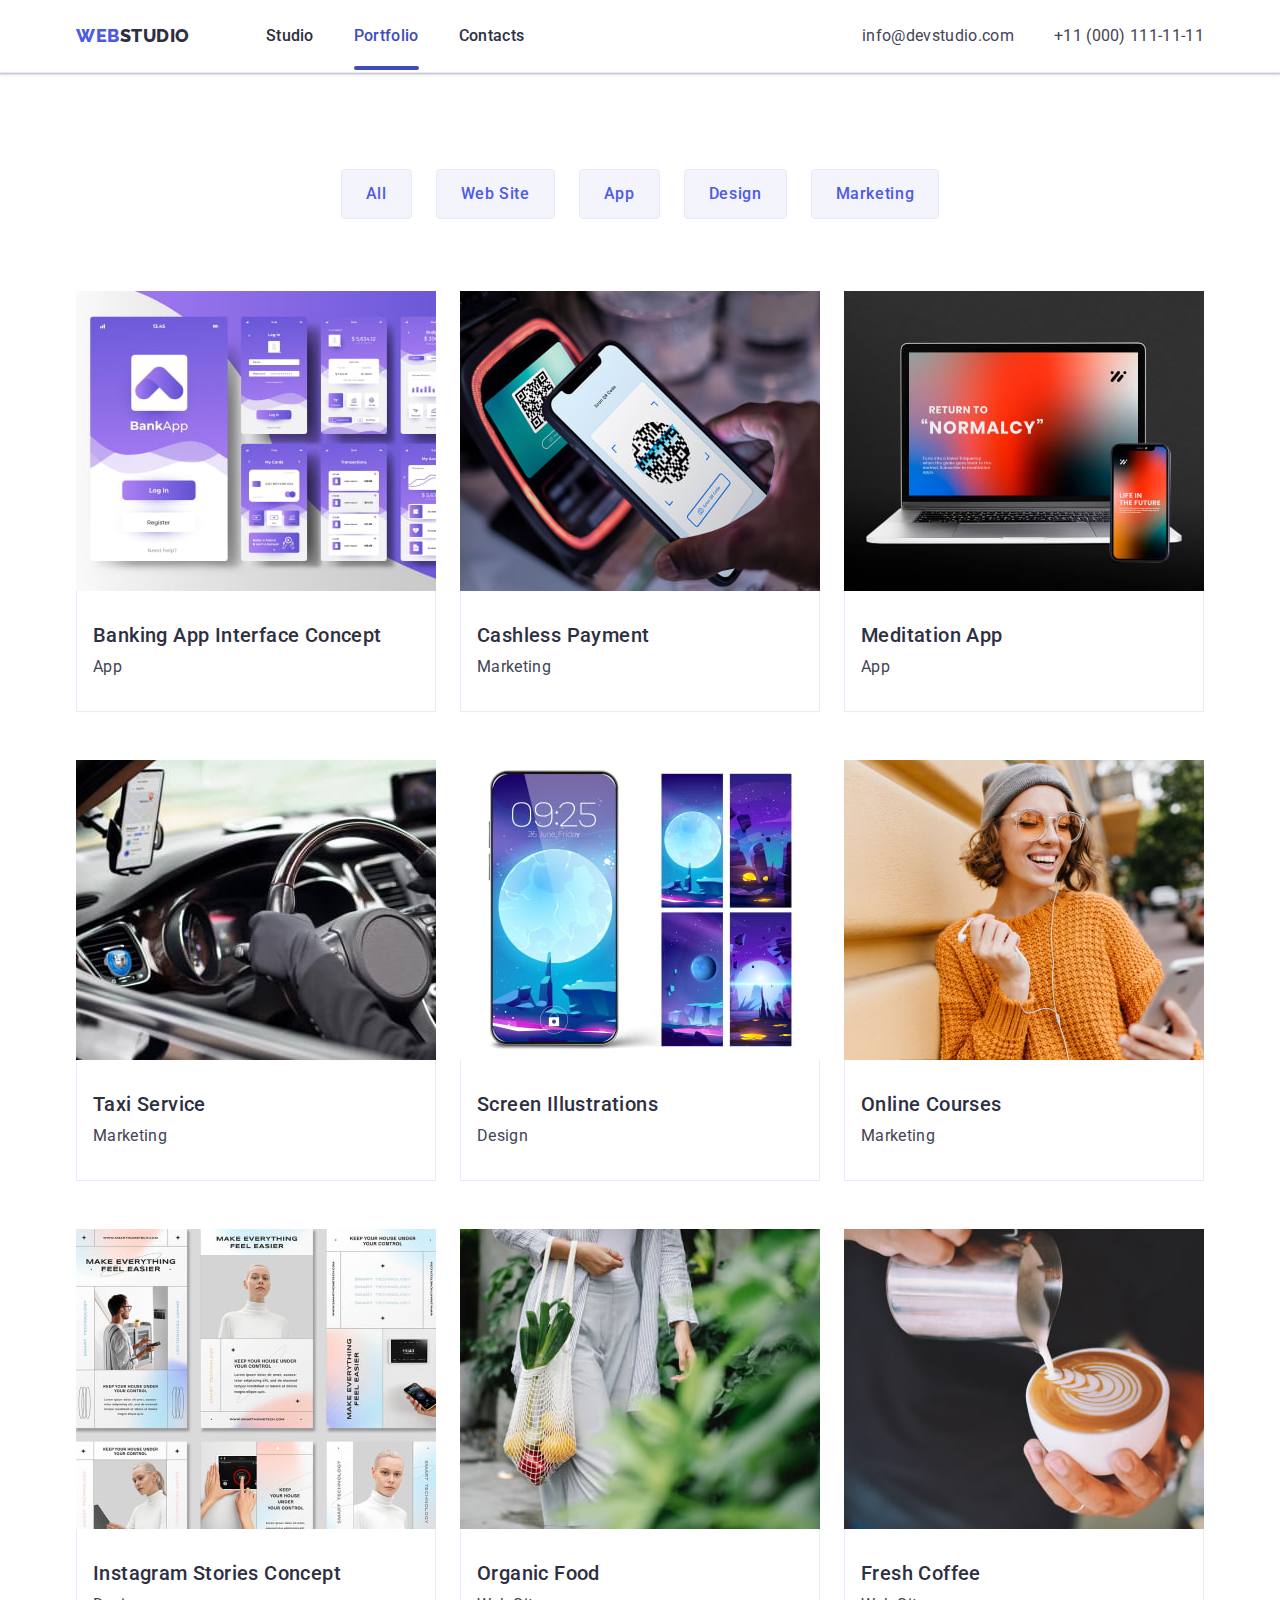
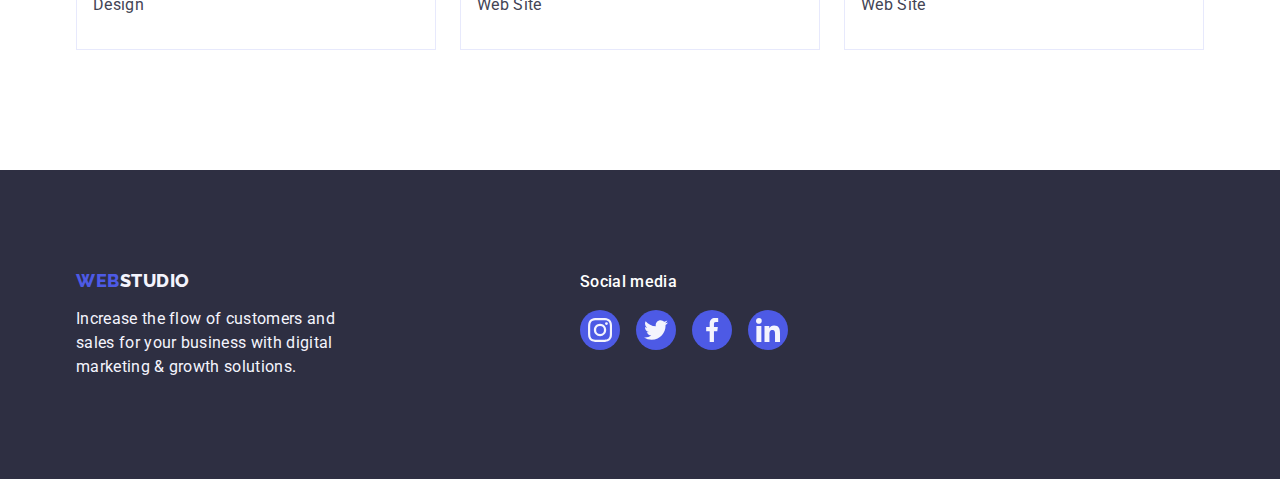
==== commit e06ead7d: "Update" ====
--- a/portfolio.html
+++ b/portfolio.html
@@ -305,30 +305,30 @@
             </p>
           </div>
           <div class="media-box">
-            <h4 class="footer-title">Social media</h4>
+            <p class="media-paragraf">Social media</p>
             <ul class="list footer-social-list">
-              <li>
+              <li class="social-list-item">
                 <a class="link footer-social-link" href="">
                   <svg class="footer-icon-item" width="24" height="24">
                     <use href="./images/icons.svg#instagram"></use>
                   </svg>
                 </a>
               </li>
-              <li>
+              <li class="social-list-item">
                 <a class="link footer-social-link" href="">
                   <svg class="footer-icon-item" width="24" height="24">
                     <use href="./images/icons.svg#twitter"></use>
                   </svg>
                 </a>
               </li>
-              <li>
+              <li class="social-list-item">
                 <a class="link footer-social-link" href="">
                   <svg class="footer-icon-item" width="24" height="24">
                     <use href="./images/icons.svg#facebook"></use>
                   </svg>
                 </a>
               </li>
-              <li>
+              <li class="social-list-item">
                 <a class="link footer-social-link" href="">
                   <svg class="footer-icon-item" width="24" height="24">
                     <use href="./images/icons.svg#linkedin"></use>
--- a/css/styles.css
+++ b/css/styles.css
@@ -79,6 +79,9 @@
 /* Header styles */
 .header {
     border-bottom: 1px solid var(--border-color);
+    box-shadow: 0px 2px 1px rgba(46, 47, 66, 0.08),
+        0px 1px 1px rgba(46, 47, 66, 0.16),
+        0px 1px 6px rgba(46, 47, 66, 0.08);
 }
 .header-box {
     display: flex;
@@ -110,10 +113,9 @@
     align-items: center;
     gap: 40px;
 }
-.header-nav-item{
+
+.header-nav{
     position: relative;
-}
-.header-nav{
     font-weight: 500;
     font-size: 16px;
     line-height: 1.5;
@@ -124,15 +126,18 @@
     transition: color var(--transition-time);
 }
 
-.header-nav:hover,
-.header-nav:focus{
+.header-nav-item:hover .header-nav,
+.header-nav-item:focus .header-nav{
     color: var(--link-hover-color);
+}
+.header-nav.active{
+    color: var(--link-hover-color)
 }
 
 .header-nav.active::after{
     content: '';
     position: absolute;
-    bottom: -24px;
+    bottom: -1px;
     left: 0;
     display: block;
     width: 100%;
@@ -173,6 +178,7 @@
     margin: 0 auto;
     background-color: var(--gray-color);
     background-image: linear-gradient(rgba(46, 47, 66, 0.70), rgba(46, 47, 66, 0.70)), url(../images/people-office.jpg);
+    background-size: cover;
     background-position: center;
     background-repeat: no-repeat;
     padding-top: 188px;
@@ -192,7 +198,7 @@
 }
 
 .order-btn{
-    background: var(--primary-brand-color);
+    background-color: var(--primary-brand-color);
     min-width: 169px;
     height: 56px;
     font-weight: 500;
@@ -210,12 +216,12 @@
     display: block;
     margin: 0 auto;
 
-    transition: background var(--transition-time);
+    transition: background-color var(--transition-time);
 }
 
 .order-btn:hover,
 .order-btn:focus{
-    background: var(--link-hover-color);
+    background-color: var(--link-hover-color);
 }
 
 /* Advantage section styles */
@@ -230,11 +236,14 @@
 .advantage-item{
     width: calc((100% - 24px * 3) / 4);
 }
-.advantage-icon-link{
-    display: block;
+
+.advantage-icon-box{
+    display: flex;
+    justify-content: center;
+    align-items: center;
     background-color: var(--light-accent-color);
+    height: 112px;
     border-radius: 4px;
-    padding: 24px 100px;
     margin-bottom: 8px;
 }
 
@@ -306,7 +315,7 @@
     justify-content: center;
     align-items: center;
     gap: 8px;
-    padding: 32px 16px;
+    padding: 32px 0;
 }
 .team-name{
     font-weight: 500;
@@ -334,21 +343,30 @@
     align-items: center;
 }
 
+.team-list-item{
+    width: 40px;
+    height: 40px;
+}
+
 .team-icon-link{
     background-color: var(--primary-brand-color);
-    display: block;
+    display: flex;
+    justify-content: center;
+    align-items: center;
     border-radius: 50%;
-    width: 40px;
-    height: 40px;
     padding: 12px;
 
     transition: background-color var(--transition-time);
 }
 
 
-.team-card:hover .team-icon-link,
-.team-card:focus .team-icon-link{
+.team-icon-link:hover,
+.team-icon-link:focus{
     background-color: var(--link-hover-color);
+}
+
+.team-icon-item{
+    fill: var(--light-accent-color);
 }
 
 /* Client section styles */
@@ -374,20 +392,17 @@
 
     border: 1px solid var(--light-slate);
     border-radius: 4px;
-
-    transition: border var(--transition-time);
+    color: var(--light-slate);
+    transition: border var(--transition-time), color var(--transition-time);
 }
 
 .client-icon-link:hover,
 .client-icon-link:focus{
     border: 1px solid var(--link-hover-color);
+    color: var(--link-hover-color);
 }
 .client-icon-item{
-    fill: var(--light-slate);
-}
-
-.client-icon-link:hover .client-icon-item{
-    fill: var(--link-hover-color);
+    fill: currentColor;
 }
 /* Footer styles */
 
@@ -398,7 +413,12 @@
 }
 .footer-box{
     display: flex;
+    align-items: baseline;
     gap: 120px;
+}
+
+.logo-box{
+    margin-right: 120px;
 }
 
 .footer .logo{
@@ -418,7 +438,7 @@
 .logo-part-footer{
    color: var(--light-accent-color);
 }
-.footer-title{
+.media-paragraf{
     color: var(--light-main-color);
     font-size: 16px;
     font-weight: 500;
@@ -433,11 +453,18 @@
     align-items: center;
     gap: 16px;
 }
-
-.footer-social-link{
-    display: block;
+.social-list-item{
     width: 40px;
     height: 40px;
+}
+
+.footer-social-link{
+    width: 100%;
+    height: 100%;
+    display: flex;
+    justify-content: center;
+    align-items: center;
+    
     border-radius: 50%;
     padding: 8px;
     background-color: var(--primary-brand-color);
@@ -448,6 +475,10 @@
 .footer-social-link:hover,
 .footer-social-link:focus{
     background-color: var(--green-media-color);
+}
+
+.footer-icon-item{
+    fill: var(--light-accent-color);
 }
 
 /* Portfolio styles */
@@ -570,44 +601,58 @@
     height: 100%;
     background-color: rgba(46, 47, 66, 0.40);
 
-    transition: opacity 400ms ease-in-out, visibility 400ms ease-in-out;
+    transition: opacity var(--transition-time), visibility var(--transition-time);
 }
 .backdrop.is-hidden{
     opacity: 0;
     visibility: hidden;
     pointer-events: none;
 }
+
 .modal{
     position: absolute;
     top: 50%;
     left: 50%;
 
-    transform: translate(-50%, -50%); 
+    transform: translate(-50%, -50%) scale(1); 
     width: 408px;
     height: 584px;
     flex-shrink: 0;
     border-radius: 4px;
-    background: var(--modal-background);
+    background-color: var(--modal-background);
     box-shadow: 0px 2px 1px 0px rgba(0, 0, 0, 0.20), 0px 1px 3px 0px rgba(0, 0, 0, 0.12), 0px 1px 1px 0px rgba(0, 0, 0, 0.14);
-    transition: scale 400ms ease-in-out 400ms;
-    scale: 100%;
-}
-
-.backdrop.is-hidden .modal{
-    scale: 50%;
+    transition: transform var(--transition-time);
 }
 
 .modal-btn{
     position: absolute;
     top: 24px;
     right: 24px;
-    padding: 8px;
-    display: flex;
-    justify-content: center;
-    align-items: center;
+
     width: 24px;
     height: 24px;
+    padding: 0;
+    display: flex;
+    justify-content: center;
+    align-items: center;
     border: 1px solid rgba(0, 0, 0, 0.10);
     border-radius: 50%;
     background-color: var(--border-color);
+
+    transition: border var(--transition-time), background-color var(--transition-time);
+}
+
+.modal-btn:hover,
+.modal-btn:focus{
+    border: none;
+    background-color: var(--link-hover-color);
+}
+
+.modal-icon{
+    transition: fill var(--transition-time);
+}
+
+.modal-btn:hover .modal-icon,
+.modal-btn:focus .modal-icon{
+    fill: var(--light-main-color);
 }